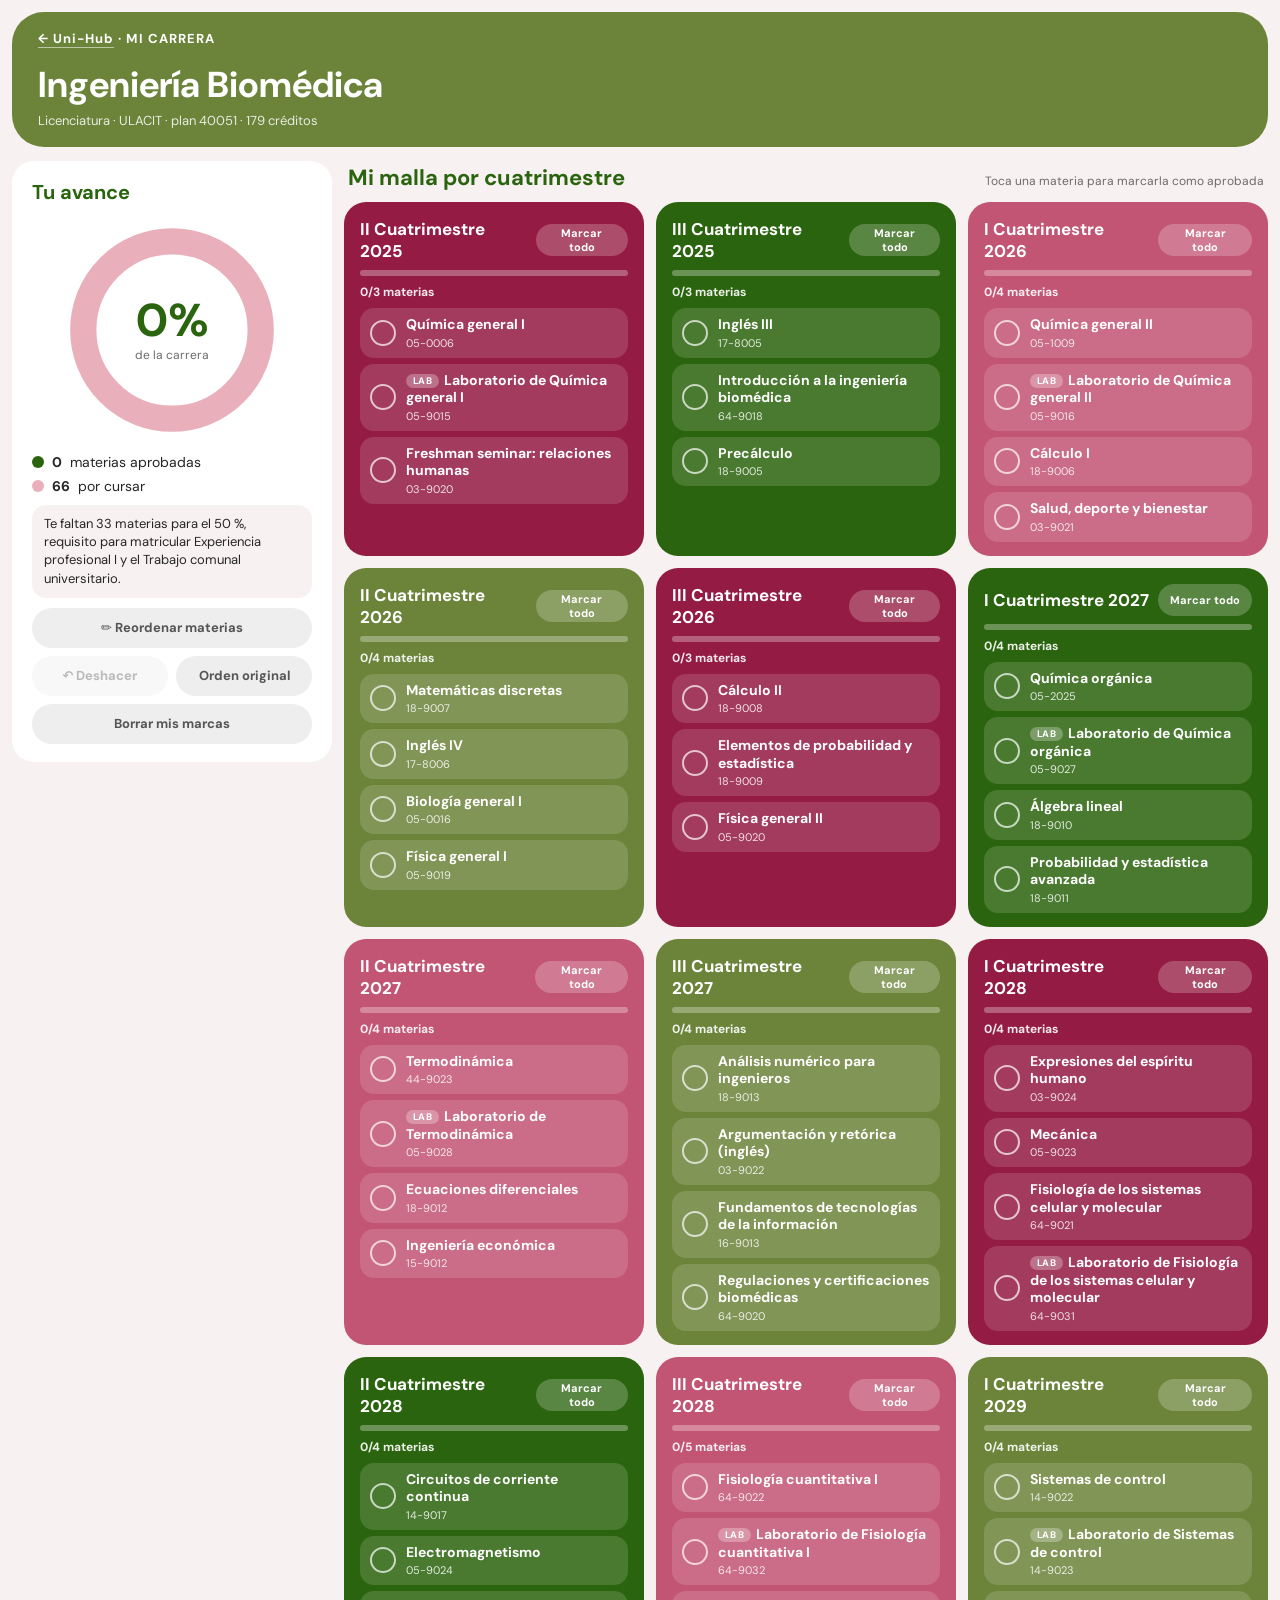
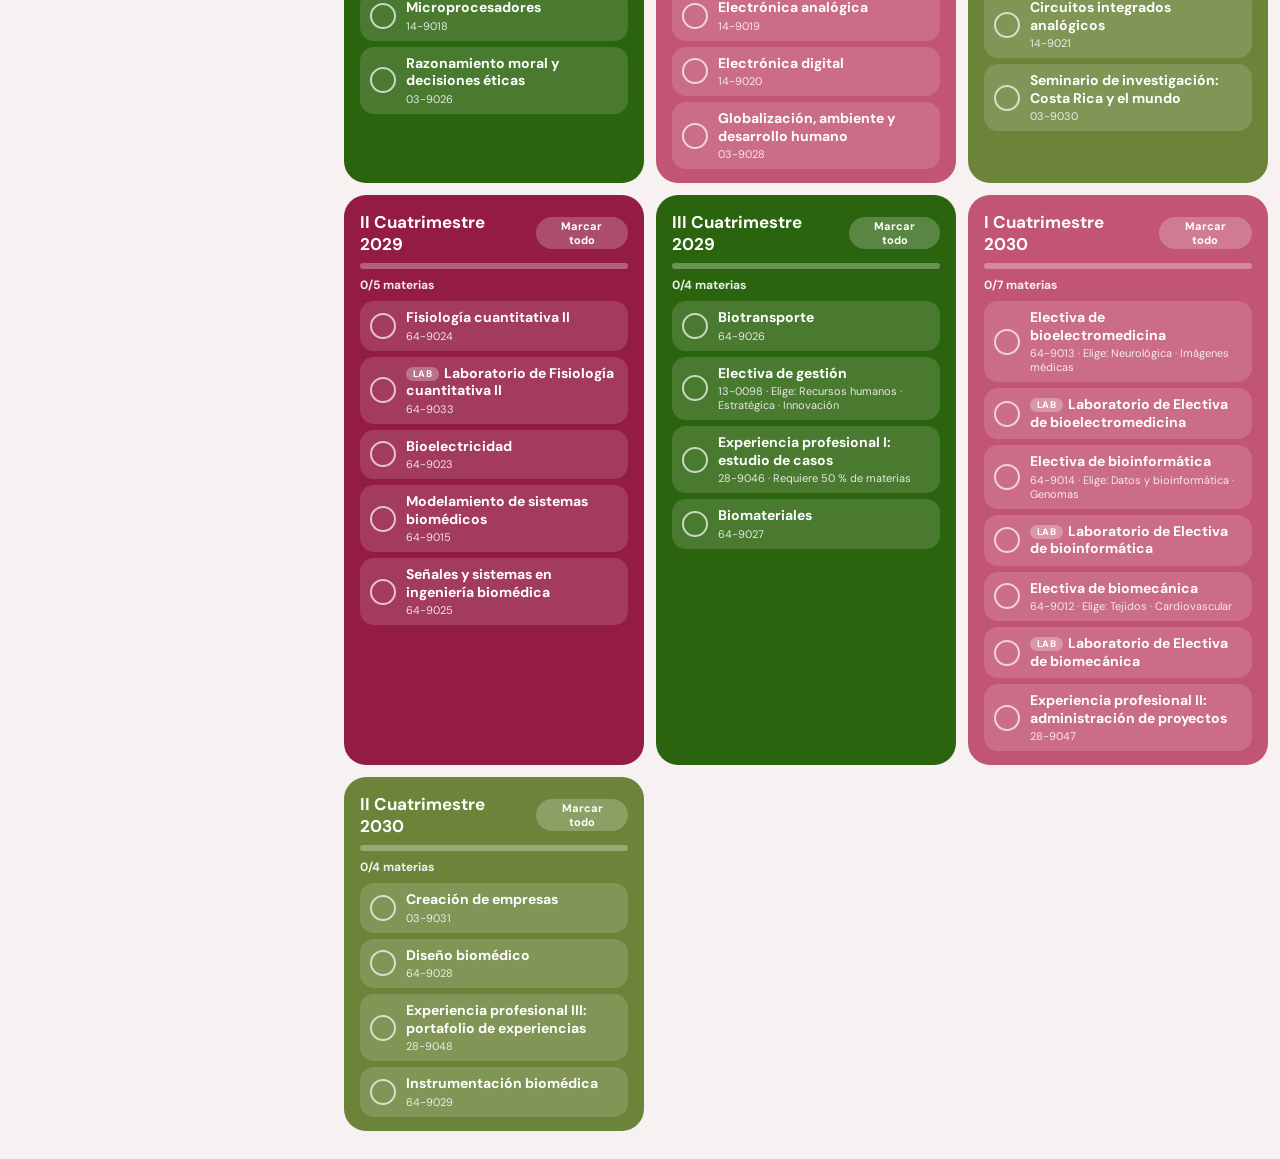
==== carrera/index.html @ 89702292 "Agregar Uni-Hub, carrera y mover roadmap a su carpeta" ====
<!DOCTYPE html>
<html lang="es">
<head>
  <meta charset="UTF-8">
  <meta name="viewport" content="width=device-width, initial-scale=1.0">
  <title>Mi carrera · Uni-Hub</title>
  <link href="https://fonts.googleapis.com/css2?family=DM+Sans:wght@400;700&display=swap" rel="stylesheet">
  <link rel="icon" type="image/png" href="../favicon.png">
  <link rel="apple-touch-icon" href="../icon.png">
  <meta name="theme-color" content="#2B640E">
  <meta name="robots" content="noindex">
  <link rel="stylesheet" href="carrera.css">
</head>
<body>

  <header class="banner">
    <span class="app-title"><a class="volver" href="../">← Uni-Hub</a> · MI CARRERA</span>
    <div class="banner-main">
      <div>
        <h1>Ingeniería Biomédica</h1>
        <p>Licenciatura · ULACIT · plan 40051 · 179 créditos</p>
      </div>
    </div>
  </header>

  <main class="carrera">
    <aside class="panel resumen" id="resumen"></aside>
    <section>
      <div class="section-head">
        <h2>Mi malla por cuatrimestre</h2>
        <span id="ayuda"></span>
      </div>
      <div class="cuatris" id="cuatris"></div>
    </section>
  </main>

  <script src="carrera.js"></script>
</body>
</html>
---- carrera/carrera.css ----
/* ===== PALETA ===== */
:root {
  --keen-green: #2B640E; --moss: #6B843A;
  --dolphin: #E9B0BB; --blush: #D98695; --cherry: #C25474; --berry: #941B43;
  --bg: #F8F1F2; --r: 22px;
}
* { box-sizing: border-box; }
body { margin: 0; padding: 12px; background: var(--bg); color: #262626; font-family: "DM Sans", system-ui, sans-serif; }

/* ===== CABECERA ===== */
.banner { background: var(--moss); color: #fff; border-radius: 32px; padding: 18px 26px; display: grid; gap: 14px; }
.app-title { font-size: 13px; font-weight: 700; letter-spacing: .08em; }
.volver { color: #fff; text-decoration: none; border-bottom: 1px solid rgba(255,255,255,.55); }
.banner h1 { margin: 0; font-size: clamp(26px, 4vw, 36px); }
.banner p { margin: 4px 0 0; font-size: 13px; opacity: .85; }

/* ===== DISPOSICIÓN ===== */
.carrera { display: grid; grid-template-columns: 320px 1fr; gap: 12px; margin-top: 14px; align-items: start; }
.panel { background: #fff; border-radius: var(--r); padding: 18px 20px; }
.resumen { position: sticky; top: 12px; }
.section-head { display: flex; justify-content: space-between; align-items: baseline; gap: 8px; margin: 2px 4px 10px; flex-wrap: wrap; }
.section-head h2 { margin: 0; font-size: 22px; color: var(--keen-green); }
.section-head span { font-size: 12px; color: #6b6b6b; }
.editando .section-head span { color: var(--berry); font-weight: 700; }

/* ===== GRÁFICO CIRCULAR ===== */
.resumen h2 { margin: 0; font-size: 20px; color: var(--keen-green); }
.donut { position: relative; width: min(100%, 230px); aspect-ratio: 1; margin: 10px auto 6px; }
.donut svg { width: 100%; height: 100%; display: block; }
.pista { fill: none; stroke: var(--dolphin); stroke-width: 16; }
.arco { fill: none; stroke: var(--keen-green); stroke-width: 16; stroke-linecap: round; transition: stroke-dashoffset .6s ease, opacity .2s; }
.centro { position: absolute; inset: 0; display: grid; place-content: center; text-align: center; }
.centro b { font-size: clamp(36px, 5vw, 46px); line-height: 1; color: var(--keen-green); }
.centro span { font-size: 12px; color: #6b6b6b; margin-top: 4px; }
.leyenda { list-style: none; margin: 8px 0; padding: 0; display: grid; gap: 6px; font-size: 14px; }
.leyenda li { display: flex; align-items: center; gap: 8px; }
.leyenda .p { width: 12px; height: 12px; border-radius: 50%; display: inline-block; }
.leyenda .aprob { background: var(--keen-green); } .leyenda .falta { background: var(--dolphin); }
.meta { margin: 10px 0; font-size: 13px; line-height: 1.4; background: var(--bg); border-radius: 14px; padding: 10px 12px; }
.acciones { display: grid; grid-template-columns: 1fr 1fr; gap: 8px; }
.btn { border: 0; border-radius: 999px; background: #eee; color: #555; font: inherit; font-size: 13px; font-weight: 700; min-height: 40px; padding: 0 12px; cursor: pointer; touch-action: manipulation; }
.btn.grande, .btn.ancho { grid-column: 1 / -1; }
.btn.verde { background: var(--keen-green); color: #fff; }
.btn:disabled { opacity: .4; cursor: default; }

/* ===== CUATRIMESTRES (una tarjeta por cuatrimestre) ===== */
.cuatris { display: grid; grid-template-columns: repeat(auto-fill, minmax(260px, 1fr)); gap: 12px; padding-bottom: 16px; }
.cuatri { background: var(--cbg); color: #fff; border-radius: var(--r); padding: 16px 16px 14px; display: flex; flex-direction: column; gap: 8px; }
.c-berry { --cbg: var(--berry); } .c-keen { --cbg: var(--keen-green); }
.c-cherry { --cbg: var(--cherry); } .c-moss { --cbg: var(--moss); }
.cuatri header { display: flex; justify-content: space-between; align-items: center; gap: 8px; }
.cuatri h3 { margin: 0; font-size: 17px; }
.todo { border: 0; border-radius: 999px; background: rgba(255,255,255,.22); color: #fff; font: inherit; font-size: 11px; font-weight: 700; min-height: 32px; padding: 0 12px; cursor: pointer; touch-action: manipulation; }
.barra { height: 6px; border-radius: 999px; background: rgba(255,255,255,.3); overflow: hidden; }
.barra i { display: block; height: 100%; background: var(--dolphin); border-radius: 999px; transition: width .3s; }
.cuenta { margin: 0; font-size: 12px; font-weight: 700; opacity: .9; }
.cuatri ul { list-style: none; margin: 0; padding: 0; display: grid; gap: 6px; }
.materia { width: 100%; display: flex; align-items: center; gap: 10px; text-align: left; border: 0; border-radius: 14px; background: rgba(255,255,255,.14); color: inherit; font: inherit; padding: 8px 10px; min-height: 48px; cursor: pointer; touch-action: manipulation; }
.materia:active { transform: scale(.98); }
.check { flex: none; width: 26px; height: 26px; border-radius: 50%; border: 2px solid rgba(255,255,255,.7); display: grid; place-items: center; font-weight: 700; font-size: 15px; }
.txt { min-width: 0; display: flex; flex-direction: column; }
.txt b { font-size: 14px; line-height: 1.25; }
.txt small { font-size: 11px; opacity: .85; margin-top: 2px; }
.tag { font-style: normal; font-size: 9.5px; font-weight: 700; letter-spacing: .05em; background: rgba(255,255,255,.28); border-radius: 999px; padding: 1px 7px; margin-right: 5px; vertical-align: 1px; }
.materia.ok { background: rgba(255,255,255,.3); }
.materia.ok .check { background: #fff; border-color: #fff; color: var(--cbg); }
.materia.ok b { text-decoration: line-through; text-decoration-color: rgba(255,255,255,.6); }
.cuatri.completo .cuenta::after { content: " · ✓ completo"; }

/* ===== MODO REORDENAR ===== */
.editando .materia { outline: 2px dashed rgba(255,255,255,.55); outline-offset: -2px; }
.editando .materia .check { visibility: hidden; }
.materia.sel { background: #fff; color: #262626; outline: 3px solid var(--dolphin); outline-offset: 0; }
.materia.sel .tag { background: var(--dolphin); color: var(--berry); }
.destino { width: 100%; min-height: 44px; border: 2px dashed rgba(255,255,255,.85); border-radius: 14px; background: transparent; color: #fff; font: inherit; font-size: 12px; font-weight: 700; cursor: pointer; touch-action: manipulation; }
.cuatri header[data-destino] { cursor: pointer; outline: 2px dashed rgba(255,255,255,.8); outline-offset: 4px; border-radius: 10px; }

@media (max-width: 900px) {
  .carrera { grid-template-columns: 1fr; }
  .resumen { position: static; }
}
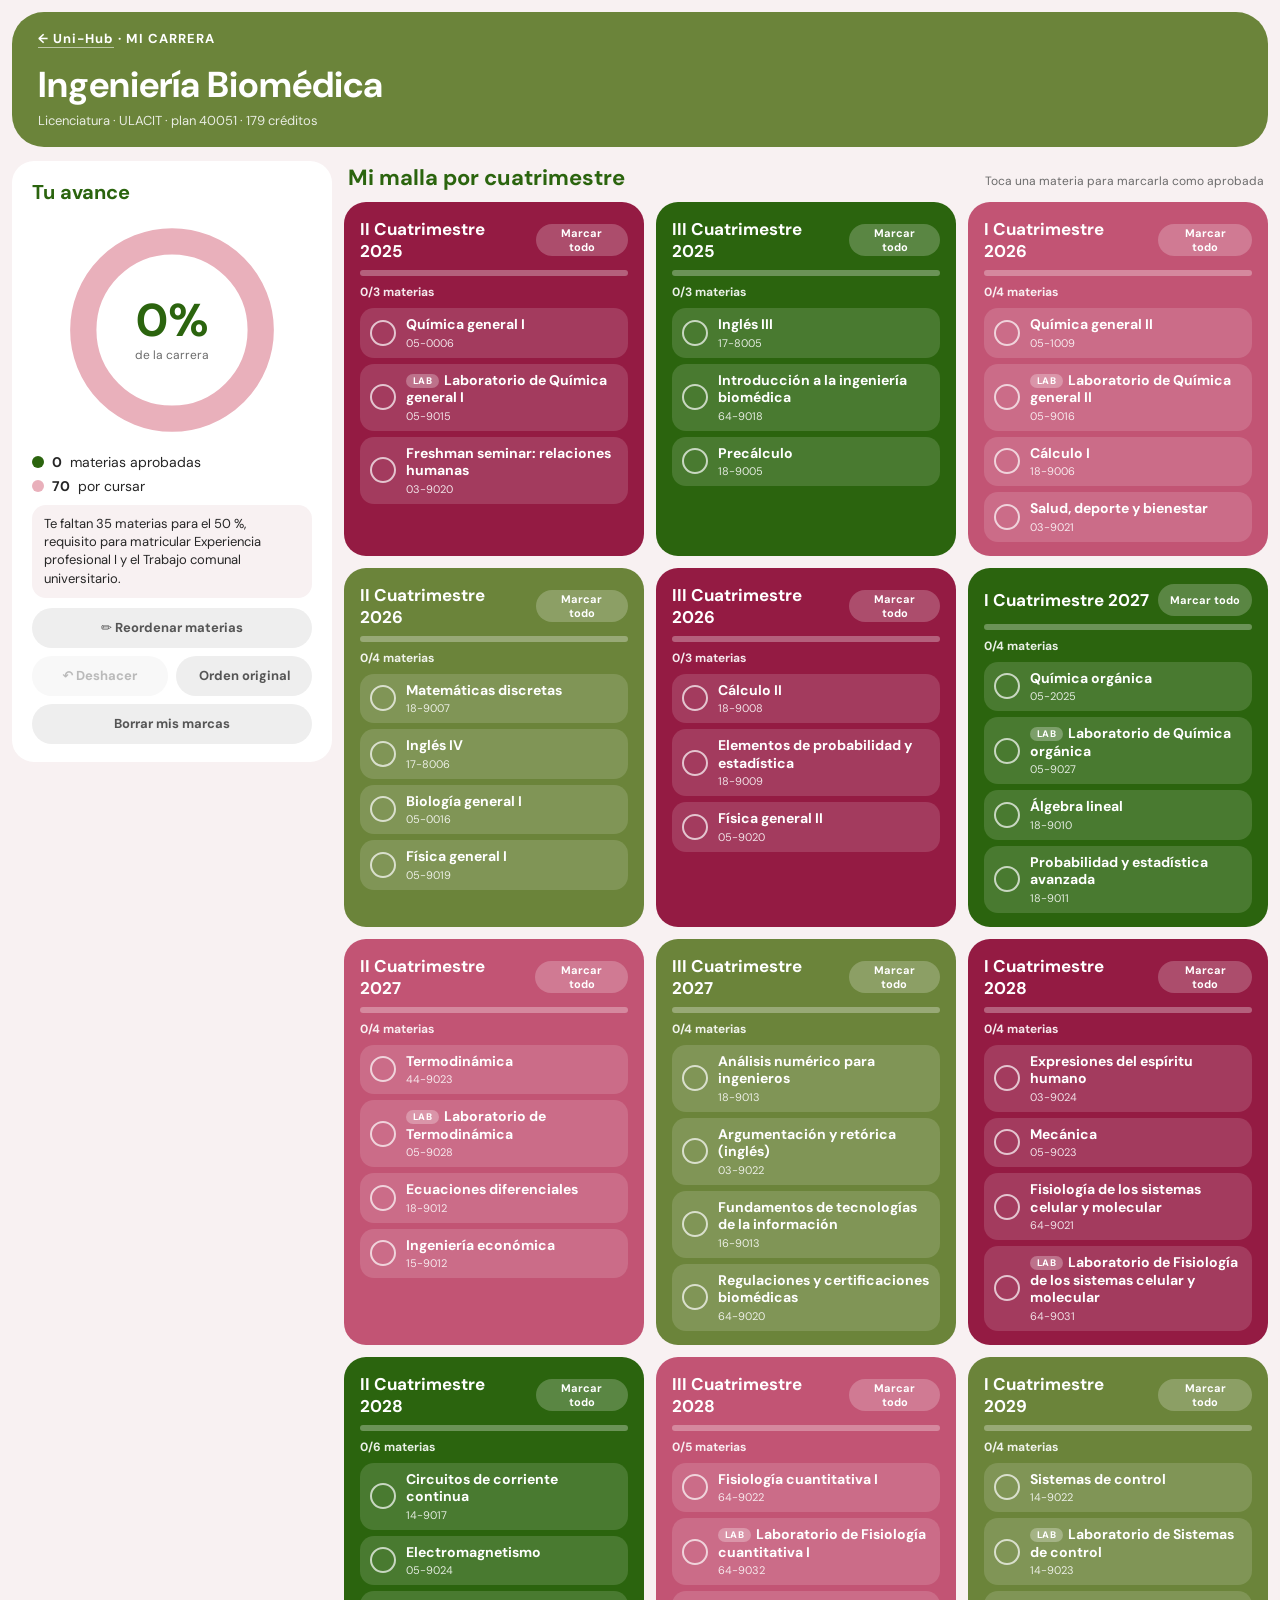
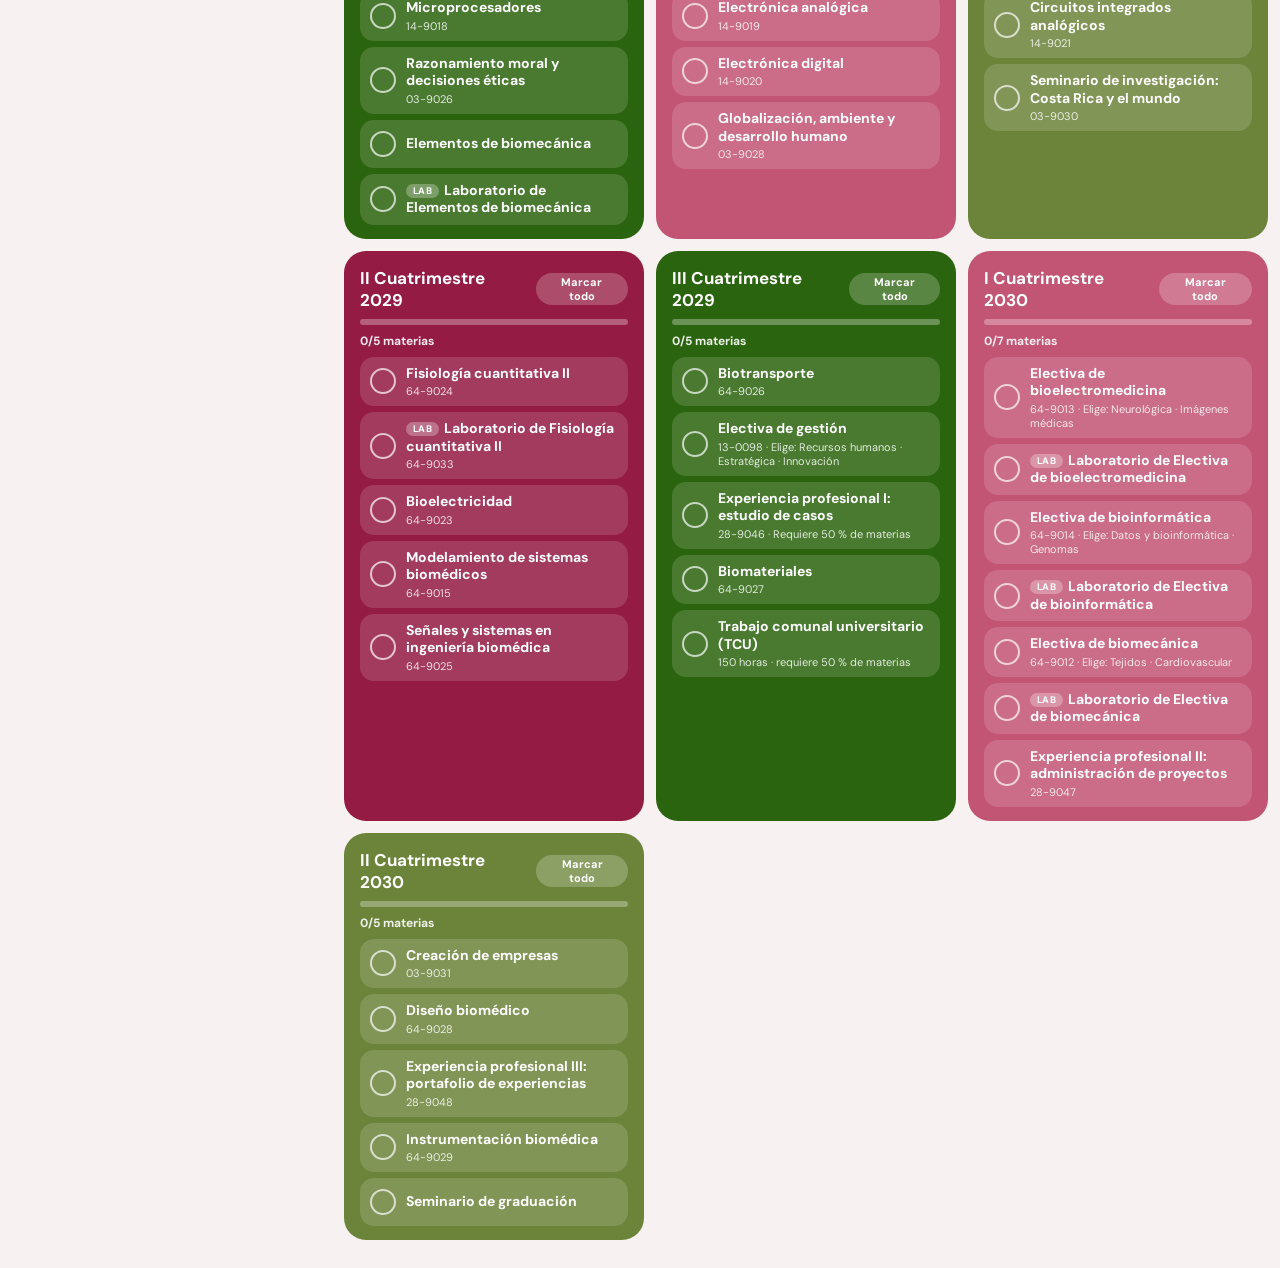
==== commit 21281c03: "Módulo Horarios, enlace al hub en el roadmap y materias nuevas - horarios/: opciones por cuatrimestr" ====
--- a/carrera/index.html
+++ b/carrera/index.html
@@ -9,7 +9,7 @@
   <link rel="apple-touch-icon" href="../icon.png">
   <meta name="theme-color" content="#2B640E">
   <meta name="robots" content="noindex">
-  <link rel="stylesheet" href="carrera.css">
+  <link rel="stylesheet" href="carrera.css?v=2">
 </head>
 <body>
 
@@ -34,6 +34,7 @@
     </section>
   </main>
 
-  <script src="carrera.js"></script>
+  <script src="malla.js?v=3"></script>
+  <script src="carrera.js?v=3"></script>
 </body>
 </html>
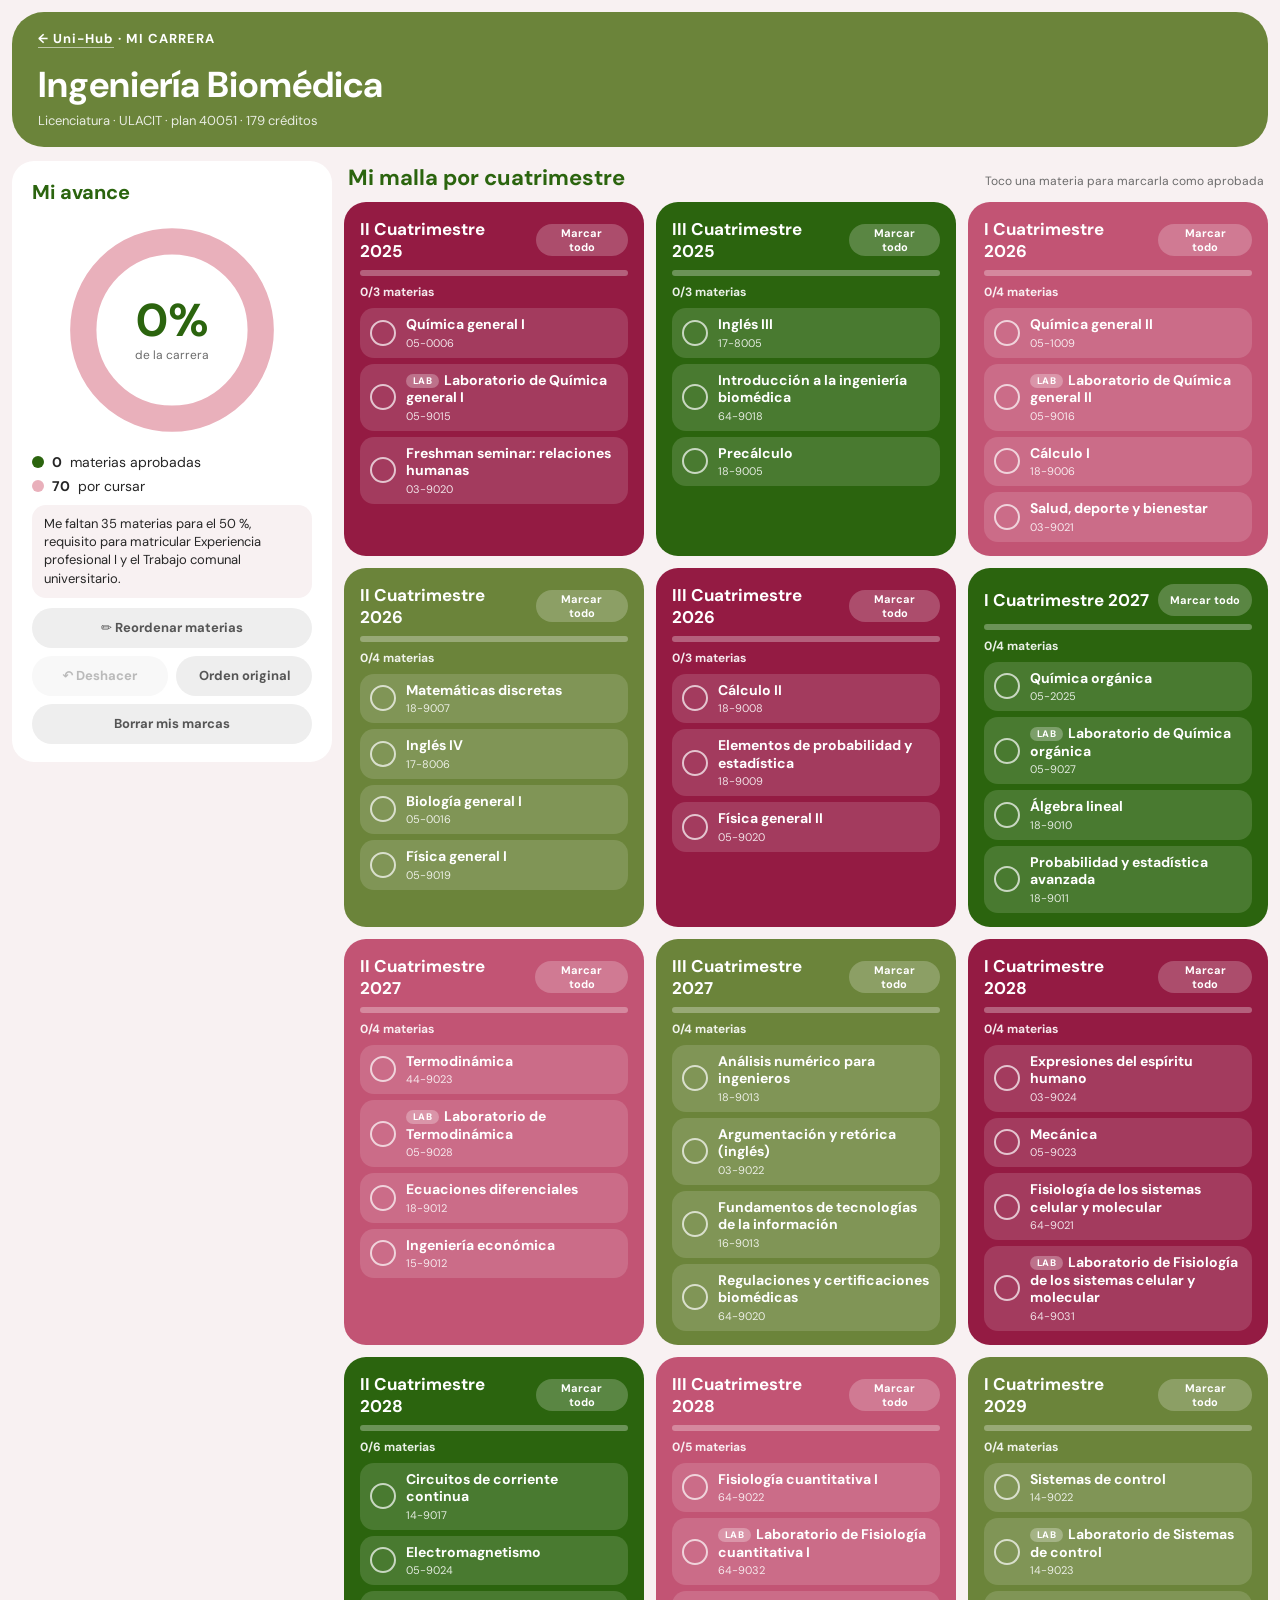
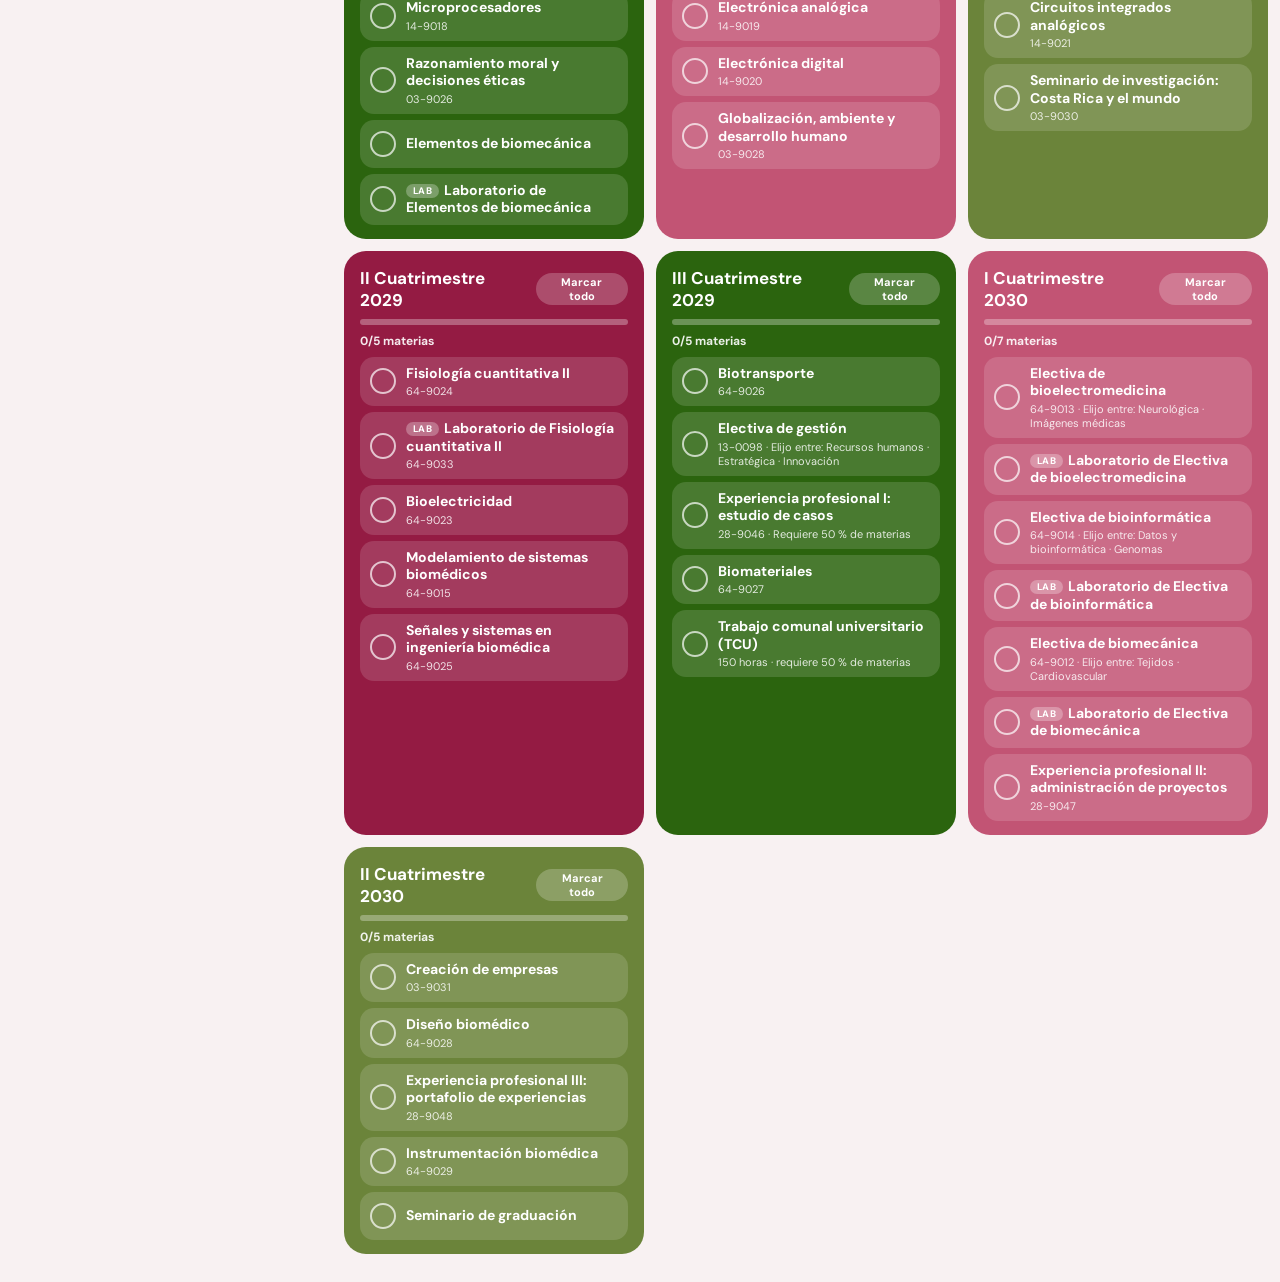
==== commit d0e8c65c: "Barras superiores en moss y textos en primera persona - Todas las cabeceras usan Swamp Moss #6B843A " ====
--- a/carrera/index.html
+++ b/carrera/index.html
@@ -7,7 +7,7 @@
   <link href="https://fonts.googleapis.com/css2?family=DM+Sans:wght@400;700&display=swap" rel="stylesheet">
   <link rel="icon" type="image/png" href="../favicon.png">
   <link rel="apple-touch-icon" href="../icon.png">
-  <meta name="theme-color" content="#2B640E">
+  <meta name="theme-color" content="#6B843A">
   <meta name="robots" content="noindex">
   <link rel="stylesheet" href="carrera.css?v=2">
 </head>
@@ -34,7 +34,7 @@
     </section>
   </main>
 
-  <script src="malla.js?v=3"></script>
-  <script src="carrera.js?v=3"></script>
+  <script src="malla.js?v=4"></script>
+  <script src="carrera.js?v=4"></script>
 </body>
 </html>
